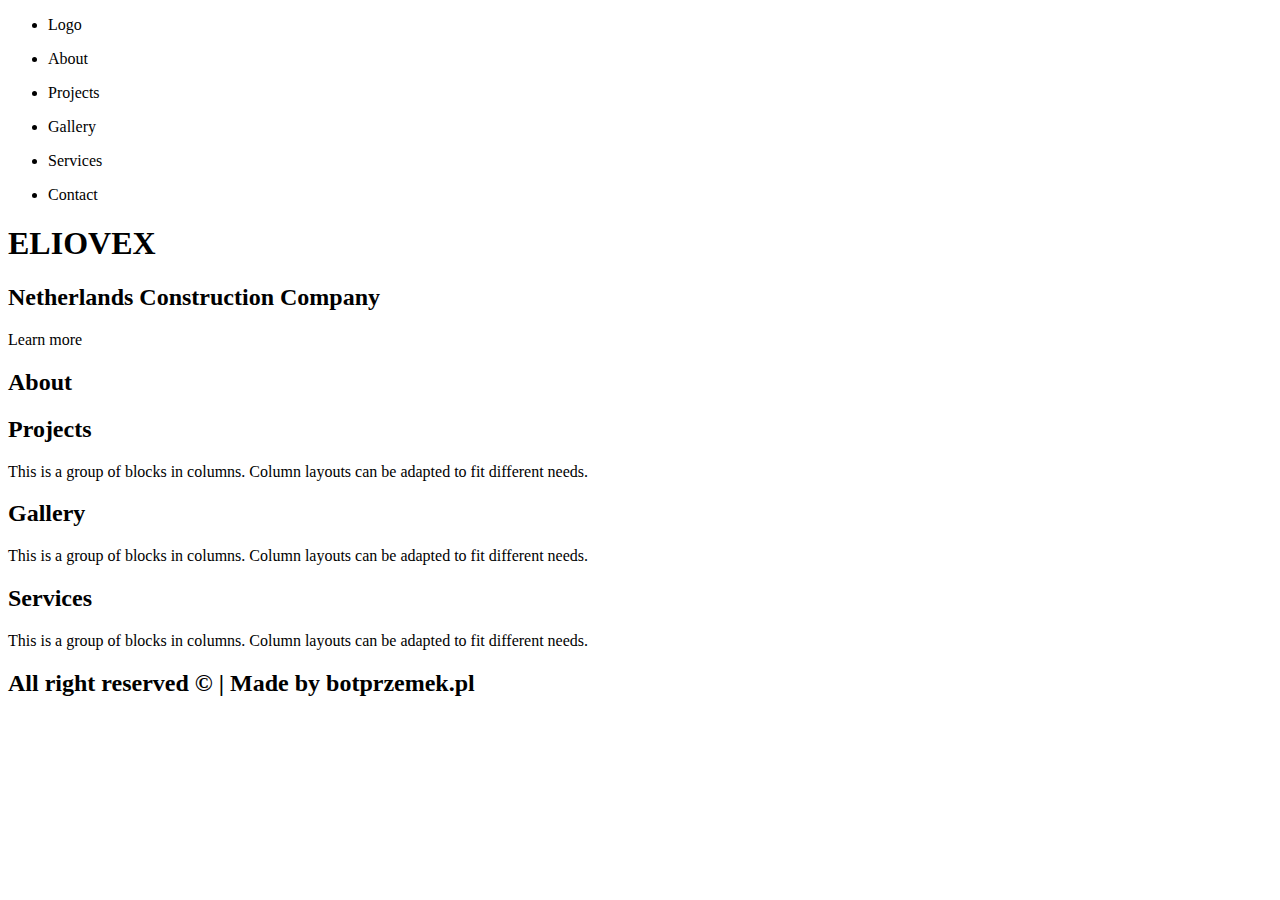
==== index.html @ a521dee3 "Commit" ====
<!DOCTYPE html>
<html lang="en">
  <head>
    <meta charset="UTF-8" />
    <meta type="description" content="Construction Works on Demand." />
    <meta type="author" content="botprzemek.pl" />
    <meta
      type="keyword"
      content="eliovex.nl, botprzemek.pl, constrution works, netherlands"
    />
    <meta content="IE=edge" />
    <meta name="viewport" content="width=device-width, initial-scale=1.0" />
    <title>Eliovex | Construction Company</title>
    <link rel="stylesheet" href="css/content.css" />
    <link rel="stylesheet" href="css/navbar.css" />
  </head>
  <body>
    <nav>
      <div class="topbar">
        <div id="navbar" class="navbar">
          <ul>
            <li id="b1" class="menu_element">
              <a id="logo"><p class="menu_text">Logo</p></a>
            </li>
            <li id="b2" class="menu_element">
              <a><p class="menu_text">About</p></a>
            </li>
            <li id="b3" class="menu_element">
              <a><p class="menu_text">Projects</p></a>
            </li>
            <li id="b4" class="menu_element">
              <a><p class="menu_text">Gallery</p></a>
            </li>
            <li id="b5" class="menu_element">
              <a><p class="menu_text">Services</p></a>
            </li>
            <li id="b6" class="menu_element">
              <a><p class="menu_text">Contact</p></a>
            </li>
          </ul>
        </div>
      </div>
    </nav>
    <main>
      <div class="main">
        <div class="content" id="content">
          <div
            id="s1"
            class="section"
            title="Constrution Site Background Photo"
          >
            <h1>ELIOVEX</h1>
            <h2 class="desc">Netherlands Construction Company</h2>
            <div id="s1button" class="button">
              <span class="button_text">Learn more</span>
            </div>
            <div class="background"></div>
          </div>
          <div id="s2" class="section">
            <h2>About</h2>
          </div>
          <div id="s3" class="section">
            <div class="section_element">
              <h2 class="group_header">Projects</h2>
              <div class="group_img">
                <div class="img" title="Constrution Site Rectangle Photo"></div>
              </div>
              <p class="group_text">
                This is a group of blocks in columns. Column layouts can be
                adapted to fit different needs.
              </p>
            </div>
            <div class="section_element">
              <h2 class="group_header">Gallery</h2>
              <div class="group_img">
                <div class="img" title="Constrution Site Rectangle Photo"></div>
              </div>
              <p class="group_text">
                This is a group of blocks in columns. Column layouts can be
                adapted to fit different needs.
              </p>
            </div>
            <div class="section_element">
              <h2 class="group_header">Services</h2>
              <div class="group_img">
                <div class="img" title="Constrution Site Rectangle Photo"></div>
              </div>
              <p class="group_text">
                This is a group of blocks in columns. Column layouts can be
                adapted to fit different needs.
              </p>
            </div>
            <!-- <video width="320" height="240" autoplay>
              <source src="/img/movie.mp4" type="video/mp4">
            </video> -->
          </div>
          <footer>
            <div id="s6" class="section">
              <h2 class="group_header">
                All right reserved © | Made by botprzemek.pl
              </h2>
            </div>
          </footer>
        </div>
      </div>
    </main>
    <script src="https://ajax.googleapis.com/ajax/libs/jquery/3.6.0/jquery.min.js"></script>
    <script type="text/javascript" src="js/script.js"></script>
  </body>
</html>
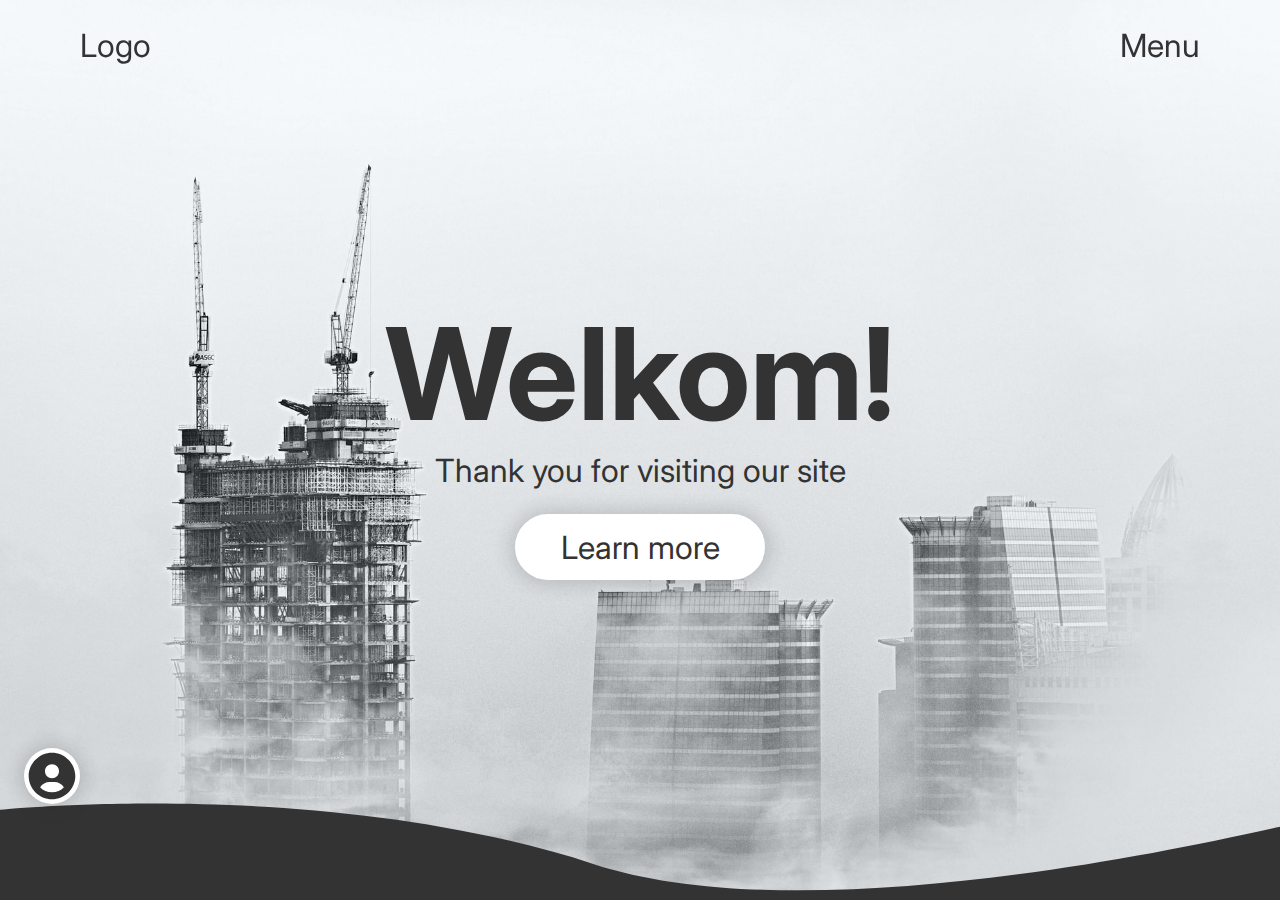
==== commit bf209569: "Commin" ====
--- a/index.html
+++ b/index.html
@@ -1,5 +1,5 @@
 <!DOCTYPE html>
-<html lang="en">
+<html lang="nl">
   <head>
     <meta charset="UTF-8" />
     <meta type="description" content="Construction Works on Demand." />
@@ -14,28 +14,16 @@
     <link rel="stylesheet" href="css/content.css" />
     <link rel="stylesheet" href="css/navbar.css" />
   </head>
-  <body>
+  <body style="background-color: #333;">
     <nav>
       <div class="topbar">
         <div id="navbar" class="navbar">
           <ul>
-            <li id="b1" class="menu_element">
+            <li class="menu_element">
               <a id="logo"><p class="menu_text">Logo</p></a>
             </li>
-            <li id="b2" class="menu_element">
-              <a><p class="menu_text">About</p></a>
-            </li>
-            <li id="b3" class="menu_element">
-              <a><p class="menu_text">Projects</p></a>
-            </li>
-            <li id="b4" class="menu_element">
-              <a><p class="menu_text">Gallery</p></a>
-            </li>
-            <li id="b5" class="menu_element">
-              <a><p class="menu_text">Services</p></a>
-            </li>
-            <li id="b6" class="menu_element">
-              <a><p class="menu_text">Contact</p></a>
+            <li class="menu_element">
+              <a><p class="menu_text">Menu</p></a>
             </li>
           </ul>
         </div>
@@ -43,68 +31,43 @@
     </nav>
     <main>
       <div class="main">
-        <div class="content" id="content">
-          <div
+        <div class="content" id="content" style="display: none;">
+          <section
             id="s1"
             class="section"
             title="Constrution Site Background Photo"
           >
-            <h1>ELIOVEX</h1>
-            <h2 class="desc">Netherlands Construction Company</h2>
-            <div id="s1button" class="button">
+            <h1 class="header">Welkom!</h1>
+            <h2 class="desc">Thank you for visiting our site</h2>
+            <div class="button menu_element">
               <span class="button_text">Learn more</span>
             </div>
             <div class="background"></div>
-          </div>
-          <div id="s2" class="section">
-            <h2>About</h2>
-          </div>
-          <div id="s3" class="section">
+          </section>
+          <section id="s3" class="section">
             <div class="section_element">
               <h2 class="group_header">Projects</h2>
-              <div class="group_img">
-                <div class="img" title="Constrution Site Rectangle Photo"></div>
-              </div>
-              <p class="group_text">
-                This is a group of blocks in columns. Column layouts can be
-                adapted to fit different needs.
-              </p>
+              <div class="group_img"></div>
             </div>
             <div class="section_element">
               <h2 class="group_header">Gallery</h2>
-              <div class="group_img">
-                <div class="img" title="Constrution Site Rectangle Photo"></div>
-              </div>
-              <p class="group_text">
-                This is a group of blocks in columns. Column layouts can be
-                adapted to fit different needs.
-              </p>
+              <div class="group_img"></div>
             </div>
             <div class="section_element">
               <h2 class="group_header">Services</h2>
-              <div class="group_img">
-                <div class="img" title="Constrution Site Rectangle Photo"></div>
-              </div>
-              <p class="group_text">
-                This is a group of blocks in columns. Column layouts can be
-                adapted to fit different needs.
-              </p>
+              <div class="group_img"></div>
             </div>
-            <!-- <video width="320" height="240" autoplay>
-              <source src="/img/movie.mp4" type="video/mp4">
-            </video> -->
-          </div>
+          </section>
           <footer>
-            <div id="s6" class="section">
+            <section id="s6" class="section">
               <h2 class="group_header">
-                All right reserved © | Made by botprzemek.pl
+                Update 2022 | All rights reserved ©
               </h2>
-            </div>
+            </section>
           </footer>
         </div>
       </div>
     </main>
-    <script src="https://ajax.googleapis.com/ajax/libs/jquery/3.6.0/jquery.min.js"></script>
     <script type="text/javascript" src="js/script.js"></script>
   </body>
 </html>
--- a/css/content.css
+++ b/css/content.css
@@ -0,0 +1,186 @@
+* {
+  margin: 0;
+  padding: 0;
+  box-sizing: border-box;
+  -webkit-user-select: none;
+  -webkit-user-drag: none;
+}
+html {
+  scroll-behavior: smooth;
+}
+html,
+body {
+  height: auto;
+}
+body {
+  background: white;
+  overflow: hidden;
+  width: 100%;
+  max-width: 100%;
+  -ms-overflow-style: none;
+  scrollbar-width: none;
+}
+h1,
+h2 {
+  cursor: default;
+}
+body::-webkit-scrollbar {
+  display: none;
+}
+.content {
+  position: absolute;
+  top: 0;
+  right: 0;
+  bottom: 0px;
+  left: 0;
+  overflow-y: auto;
+  -ms-overflow-style: none;
+  scrollbar-width: none;
+  scroll-snap-type: y proximity;
+  overflow-y: scroll;
+}
+.content::-webkit-scrollbar {
+  display: none;
+}
+.section {
+  width: 100vw;
+  height: 100vh;
+  color: white;
+  display: flex;
+  background-color: #333;
+  justify-content: center;
+  align-items: center;
+  scroll-snap-align: start;
+  z-index: 1;
+  padding: 0 5vw;
+}
+.section h2 {
+  color: white;
+}
+#s1 {
+  background-image: url(../img/background.jpg);
+  backdrop-filter: blur(10px);
+  background-repeat: no-repeat;
+  background-attachment: fixed;
+  background-size: cover;
+  flex-direction: column;
+}
+#s1 .button {
+  background-color: white;
+  border-radius: 50vw;
+  margin: 1.5rem;
+  padding: 0.6rem 2.6rem;
+  border: 0.3rem solid white;
+  box-sizing: border-box;
+  box-shadow: 0px 0px 17px 5px rgba(35, 35, 35, 0.16);
+  transition: all 500ms ease-in;
+  color: #333;
+}
+#s1 .button:hover {
+  background-color: transparent;
+  border: 0.3rem solid #333;
+  box-sizing: border-box;
+  margin-top: 1.7srem;
+  cursor: pointer;
+}
+#s1 .button_text {
+  font-size: 2rem;
+}
+#s1 h1 {
+  color: #333;
+  font-size: 8rem;
+  font-weight: bold;
+  letter-spacing: 4rem;
+  opacity: 0;
+  transition: all 800ms cubic-bezier(0.59, 0.47, 0.29, 0.95);
+}
+#s1 h2 {
+  font-weight: 400;
+  color: #333;
+}
+#s1 .background {
+  background-image: url(../img/background.svg);
+  background-size: cover;
+  border: none;
+  width: 100vw;
+  height: 20vh;
+  color: transparent;
+  position: absolute;
+  bottom: -3px;
+  z-index: 2;
+}
+#s2 {
+  height: 40vh;
+}
+#s3 {
+  height: 55vh;
+  display: grid;
+  grid-template-columns: repeat(3, 1fr);
+  grid-template-rows: 1fr;
+  justify-content: center;
+  align-items: center;
+}
+.section_element {
+  width: calc(100% - 3vw);
+  margin: 0 1.5vw;
+}
+.group_header {
+  text-align: center;
+  font-weight: bold;
+  color: #333;
+  font-size: 3rem;
+  letter-spacing: 0.5px;
+}
+.group_img {
+  width: 100%;
+  height: 15vh;
+  position: relative;
+  border-radius: 1.5rem;
+  margin: 1rem 0;
+  overflow: hidden;
+  display: flex;
+  justify-content: center;
+  align-items: center;
+}
+.img {
+  width: 100%;
+  height: 100%;
+  position: absolute;
+  background-image: url(../img/background.jpg);
+  background-size: cover;
+  background-position: bottom;
+  transition: all 400ms ease-in-out;
+  z-index: 2;
+}
+.desc {
+  font-size: 2rem;
+  text-align: center;
+  z-index: 3;
+  transition: all 400ms ease-in-out;
+}
+.group_text {
+  font-size: 1.5rem;
+  text-align: center;
+}
+#s6 {
+  height: 15vh;
+  background-color: #333;
+}
+#s6 h2 {
+  font-size: 2rem;
+  font-weight: 400;
+  color: white;
+}
+
+@keyframes fade {
+  100% {
+    opacity: 0;
+  }
+  0% {
+    opacity: 1;
+  }
+}
+
+:root {
+  scroll-behavior: smooth;
+}
--- a/css/navbar.css
+++ b/css/navbar.css
@@ -0,0 +1,70 @@
+@import url("https://fonts.googleapis.com/css2?family=Inter:wght@400;700&display=swap");
+
+.topbar {
+  display: flex;
+  align-items: center;
+  justify-content: center;
+  flex-direction: row;
+  width: 100vw;
+  scroll-behavior: smooth;
+}
+.navbar {
+  padding: 0 5vw;
+  display: flex;
+  justify-content: center;
+  position: absolute;
+  width: 100%;
+  top: 0;
+  z-index: 10;
+  overflow: hidden;
+  background-color: transparent;
+}
+.navbar ul {
+  position: relative;
+  display: flex;
+  flex-direction: row;
+  justify-content: right;
+  width: 100%;
+  height: 10vh;
+}
+.navbar ul li {
+  position: relative;
+  list-style-type: none;
+  padding: 0.5rem 0.5rem;
+  display: flex;
+  align-items: center;
+}
+.navbar ul li:not(:first-child) {
+  order: 2;
+}
+.navbar ul li:first-child {
+  order: 1;
+}
+.navbar ul:before {
+  content: "";
+  flex-grow: 1;
+  order: 2;
+}
+.navbar ul li a {
+  position: relative;
+  display: flex;
+  align-items: center;
+  justify-content: center;
+  text-decoration: none;
+  color: #333;
+  font-size: 2rem;
+  margin: 0 0.5rem;
+  margin-top: 0.2rem;
+  transition: 130ms ease-in;
+  border-bottom: solid 0.2rem transparent;
+}
+.navbar ul li a:hover {
+  cursor: pointer;
+}
+.navbar ul li a:not(#logo):hover {
+  border-bottom: solid 0.2rem #333;
+}
+:root {
+  user-select: none;
+  font-family: "Inter", sans-serif;
+}
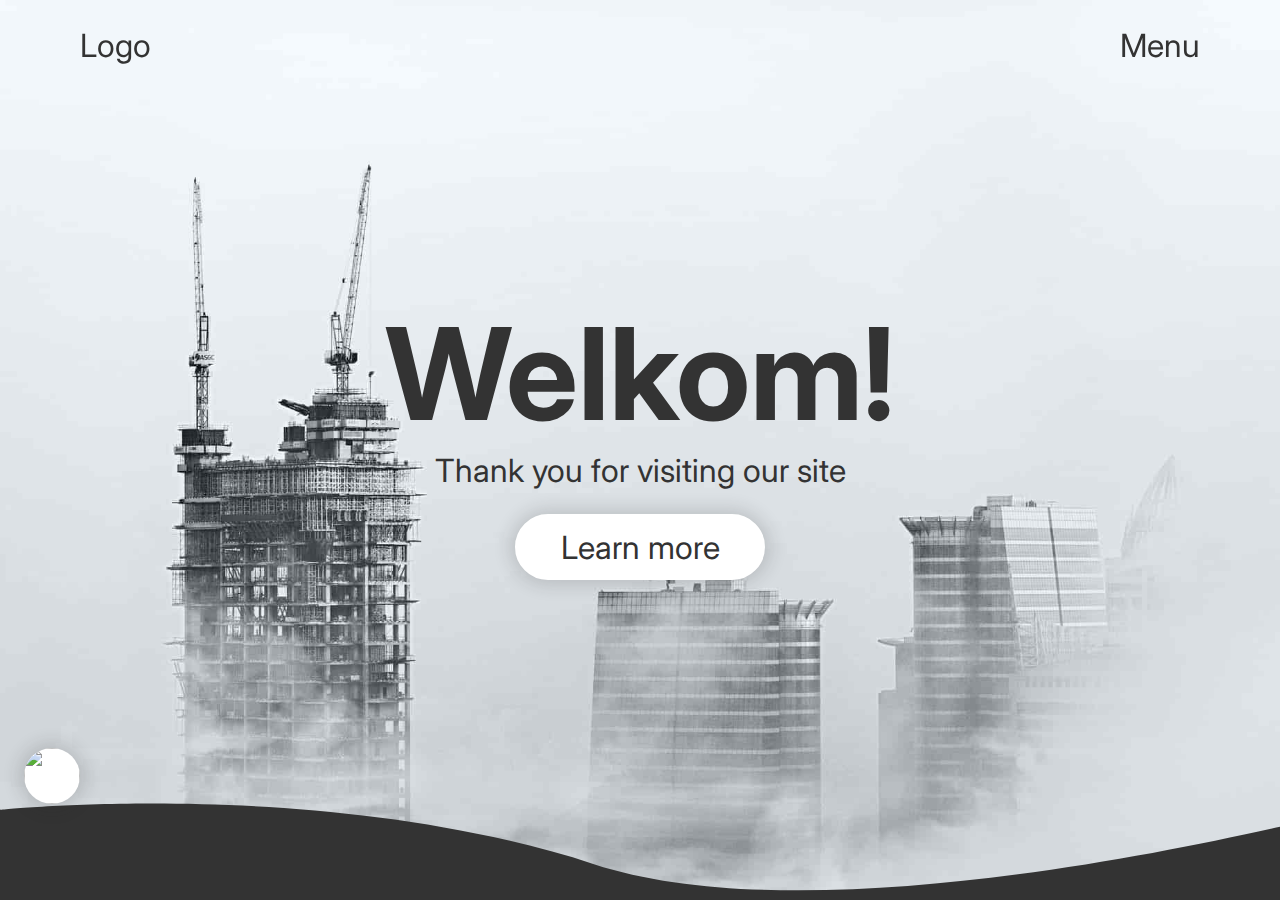
==== commit 1c5dd0cb: "Update index.html" ====
--- a/index.html
+++ b/index.html
@@ -1,11 +1,11 @@
 <!DOCTYPE html>
-<html lang="nl">
+<html lang="en">
   <head>
     <meta charset="UTF-8" />
-    <meta type="description" content="Construction Works on Demand." />
-    <meta type="author" content="botprzemek.pl" />
+    <meta name="description" content="Construction Works on Demand." />
+    <meta name="author" content="botprzemek.pl" />
     <meta
-      type="keyword"
+      name="keywords"
       content="eliovex.nl, botprzemek.pl, constrution works, netherlands"
     />
     <meta content="IE=edge" />
--- a/css/content.css
+++ b/css/content.css
@@ -1,3 +1,7 @@
+@import url("https://fonts.googleapis.com/css2?family=Inter:wght@400;700&display=swap");
+
+/* CONTENT */
+
 * {
   margin: 0;
   padding: 0;
@@ -172,6 +176,77 @@
   color: white;
 }
 
+/* MENU */
+
+.topbar {
+  display: flex;
+  align-items: center;
+  justify-content: center;
+  flex-direction: row;
+  width: 100vw;
+  scroll-behavior: smooth;
+}
+.navbar {
+  padding: 0 5vw;
+  display: flex;
+  justify-content: center;
+  position: absolute;
+  width: 100%;
+  top: 0;
+  z-index: 10;
+  overflow: hidden;
+  background-color: transparent;
+}
+.navbar ul {
+  position: relative;
+  display: flex;
+  flex-direction: row;
+  justify-content: right;
+  width: 100%;
+  height: 10vh;
+}
+.navbar ul li {
+  position: relative;
+  list-style-type: none;
+  padding: 0.5rem 0.5rem;
+  display: flex;
+  align-items: center;
+}
+.navbar ul li:not(:first-child) {
+  order: 2;
+}
+.navbar ul li:first-child {
+  order: 1;
+}
+.navbar ul:before {
+  content: "";
+  flex-grow: 1;
+  order: 2;
+}
+.navbar ul li a {
+  position: relative;
+  display: flex;
+  align-items: center;
+  justify-content: center;
+  text-decoration: none;
+  color: #333;
+  font-size: 2rem;
+  margin: 0 0.5rem;
+  margin-top: 0.2rem;
+  transition: 130ms ease-in;
+  border-bottom: solid 0.2rem transparent;
+}
+.navbar ul li a:hover {
+  cursor: pointer;
+}
+.navbar ul li a:not(#logo):hover {
+  border-bottom: solid 0.2rem #333;
+}
+:root {
+  user-select: none;
+  font-family: "Inter", sans-serif;
+}
+
 @keyframes fade {
   100% {
     opacity: 0;
